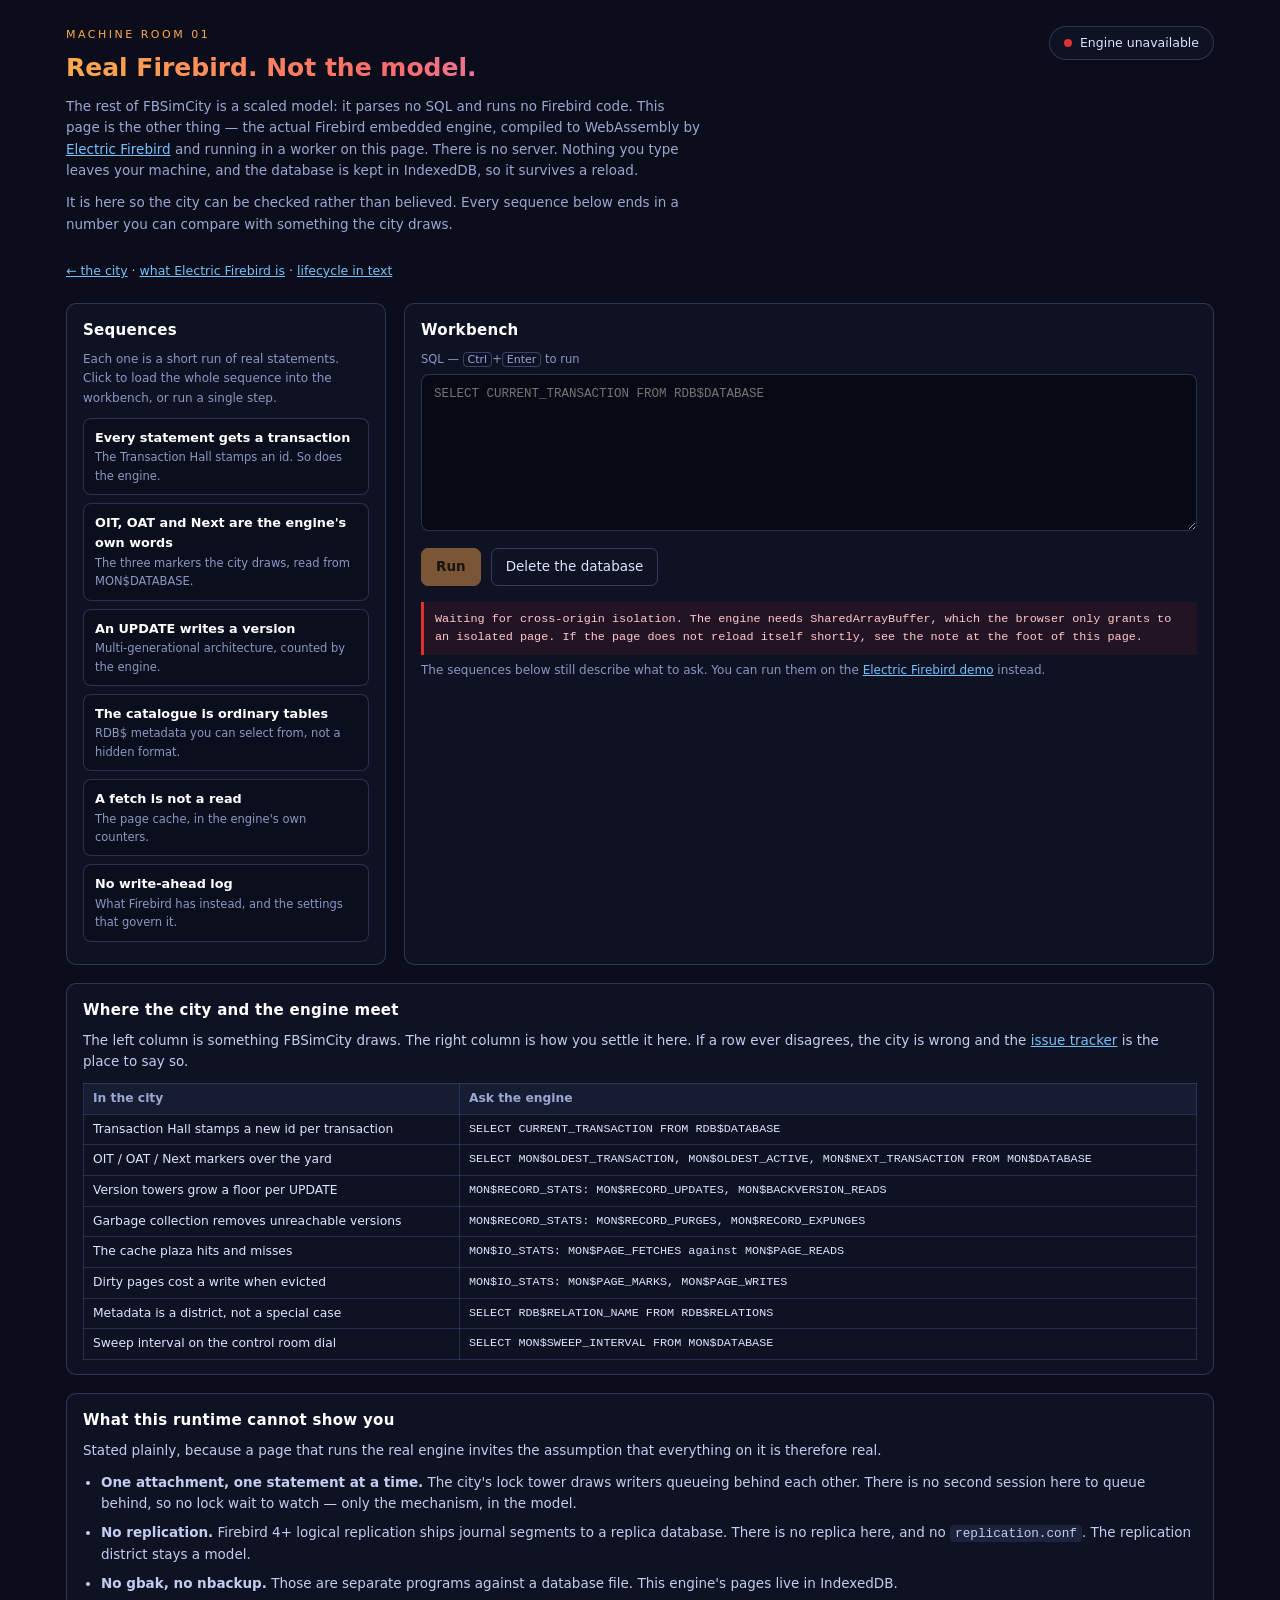
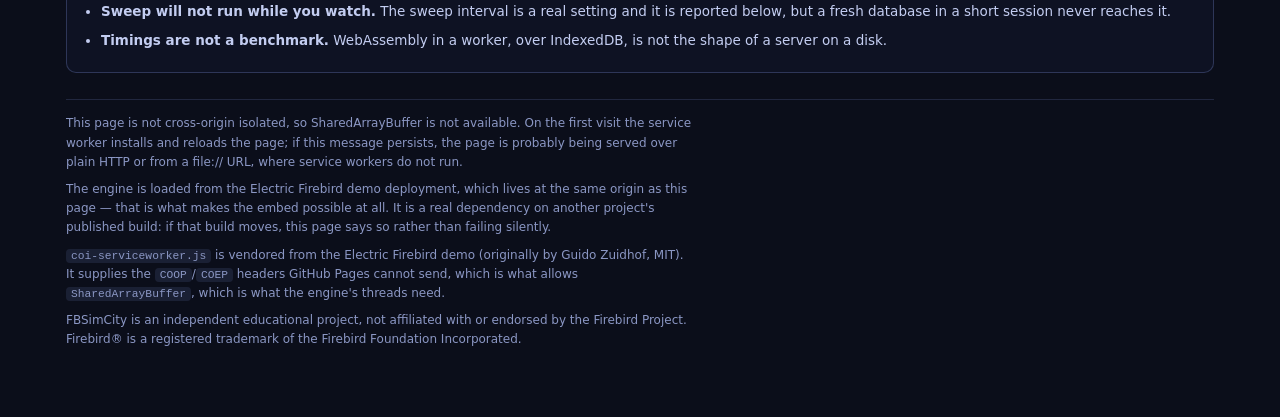
==== machine/index.html @ a75029d0 "v0.9.0 - the machine room, and a city that has already been running Adds the real Firebird engine to" ====
<!DOCTYPE html>
<html lang="en">
<head>
<meta charset="utf-8">
<meta name="viewport" content="width=device-width, initial-scale=1">
<title>Machine room — FBSimCity</title>
<meta name="description" content="The real Firebird engine, compiled to WebAssembly and running in this page via Electric Firebird. Run SQL against it and check FBSimCity's claims against the engine itself.">
<link rel="icon" href="data:image/svg+xml,<svg xmlns='http://www.w3.org/2000/svg' viewBox='0 0 100 100'><text y='.9em' font-size='90'>🔥</text></svg>">
<link rel="stylesheet" href="machine.css">
<!--
  Must run before anything that needs SharedArrayBuffer, and must be a
  classic script: it reads document.currentScript to find its own URL.
  See the note at the foot of the page for what it is doing and why.
-->
<script src="coi-serviceworker.js"></script>
</head>
<body>

<header class="masthead">
  <div>
    <p class="kicker">Machine room 01</p>
    <h1>Real Firebird. Not the model.</h1>
    <p class="lead">
      The rest of FBSimCity is a scaled model: it parses no SQL and runs no
      Firebird code. This page is the other thing — the actual Firebird
      embedded engine, compiled to WebAssembly by
      <a href="https://github.com/mariuz/electric-firebird">Electric Firebird</a>
      and running in a worker on this page. There is no server. Nothing you
      type leaves your machine, and the database is kept in IndexedDB, so it
      survives a reload.
    </p>
    <p class="lead">
      It is here so the city can be checked rather than believed. Every
      sequence below ends in a number you can compare with something the city
      draws.
    </p>
  </div>
  <div class="status" id="status" data-state="booting">
    <span class="dot"></span>
    <span id="status-text">Starting the engine…</span>
  </div>
</header>

<p class="backlink">
  <a href="../index.html">← the city</a> ·
  <a href="../engine.html">what Electric Firebird is</a> ·
  <a href="../lifecycle.html">lifecycle in text</a>
</p>

<!-- The engine's own markers, refreshed after every run. These are the same
     three numbers the city's Transaction Hall draws. -->
<section class="markers" id="markers" hidden>
  <h2>What the engine says right now</h2>
  <div class="marker-row">
    <div class="marker"><span class="mk-label">Oldest interesting</span><span class="mk-val" id="mk-oit">—</span></div>
    <div class="marker"><span class="mk-label">Oldest active</span><span class="mk-val" id="mk-oat">—</span></div>
    <div class="marker"><span class="mk-label">Oldest snapshot</span><span class="mk-val" id="mk-ost">—</span></div>
    <div class="marker"><span class="mk-label">Next transaction</span><span class="mk-val" id="mk-next">—</span></div>
    <div class="marker"><span class="mk-label">Page size</span><span class="mk-val" id="mk-page">—</span></div>
    <div class="marker"><span class="mk-label">Page buffers</span><span class="mk-val" id="mk-buf">—</span></div>
  </div>
  <p class="fine">
    Read from <code>MON$DATABASE</code> after each statement you run. Watch
    <b>next transaction</b> climb: every statement here gets its own
    transaction, which is exactly what the Transaction Hall stamps.
  </p>
</section>

<main>
  <aside class="sequences">
    <h2>Sequences</h2>
    <p class="fine">
      Each one is a short run of real statements. Click to load the whole
      sequence into the workbench, or run a single step.
    </p>
    <ol id="sequence-list"></ol>
  </aside>

  <section class="bench">
    <h2>Workbench</h2>
    <label class="field-label" for="sql">SQL — <kbd>Ctrl</kbd>+<kbd>Enter</kbd> to run</label>
    <textarea id="sql" spellcheck="false" rows="7"
      placeholder="SELECT CURRENT_TRANSACTION FROM RDB$DATABASE"></textarea>
    <div class="actions">
      <button type="button" id="run" class="primary" disabled>Run</button>
      <button type="button" id="reset" class="ghost">Delete the database</button>
      <span class="timing" id="timing"></span>
    </div>
    <div class="result" id="result" aria-live="polite">
      <p class="placeholder">Results appear here.</p>
    </div>
  </section>
</main>

<section class="wide">
  <h2>Where the city and the engine meet</h2>
  <p>
    The left column is something FBSimCity draws. The right column is how you
    settle it here. If a row ever disagrees, the city is wrong and the
    <a href="https://github.com/mariuz/FBSimCity/issues">issue tracker</a> is
    the place to say so.
  </p>
  <table class="map">
    <thead>
      <tr><th>In the city</th><th>Ask the engine</th></tr>
    </thead>
    <tbody id="map-body"></tbody>
  </table>
</section>

<section class="wide">
  <h2>What this runtime cannot show you</h2>
  <p>
    Stated plainly, because a page that runs the real engine invites the
    assumption that everything on it is therefore real.
  </p>
  <ul class="limits">
    <li><b>One attachment, one statement at a time.</b> The city's lock tower
      draws writers queueing behind each other. There is no second session
      here to queue behind, so no lock wait to watch — only the mechanism, in
      the model.</li>
    <li><b>No replication.</b> Firebird 4+ logical replication ships journal
      segments to a replica database. There is no replica here, and no
      <code>replication.conf</code>. The replication district stays a model.</li>
    <li><b>No gbak, no nbackup.</b> Those are separate programs against a
      database file. This engine's pages live in IndexedDB.</li>
    <li><b>Sweep will not run while you watch.</b> The sweep interval is a
      real setting and it is reported below, but a fresh database in a short
      session never reaches it.</li>
    <li><b>Timings are not a benchmark.</b> WebAssembly in a worker, over
      IndexedDB, is not the shape of a server on a disk.</li>
  </ul>
</section>

<footer>
  <p id="isolation-note" class="fine"></p>
  <p class="fine">
    The engine is loaded from the Electric Firebird demo deployment, which
    lives at the same origin as this page — that is what makes the embed
    possible at all. It is a real dependency on another project's published
    build: if that build moves, this page says so rather than failing
    silently.
  </p>
  <p class="fine">
    <code>coi-serviceworker.js</code> is vendored from the Electric Firebird
    demo (originally by Guido Zuidhof, MIT). It supplies the
    <code>COOP</code>/<code>COEP</code> headers GitHub Pages cannot send, which
    is what allows <code>SharedArrayBuffer</code>, which is what the engine's
    threads need.
  </p>
  <p class="fine">
    FBSimCity is an independent educational project, not affiliated with or
    endorsed by the Firebird Project. Firebird® is a registered trademark of
    the Firebird Foundation Incorporated.
  </p>
</footer>

<script type="module" src="machine.js"></script>
</body>
</html>
---- machine/machine.css ----
/* FBSimCity — machine room. Same palette as the city, laid out as a page
   rather than a canvas, so it reads on a phone and in a screen reader. */
* { box-sizing: border-box; margin: 0; padding: 0; }

body {
  background: #0b0e1a;
  color: #dce4ff;
  font: 13.5px/1.6 "Segoe UI", system-ui, -apple-system, sans-serif;
  padding: 26px 16px 60px;
  max-width: 1180px;
  margin: 0 auto;
}

a { color: #74c0fc; }
h1 {
  font-size: 25px;
  background: linear-gradient(90deg, #ffa94d, #ff6b6b, #c084fc);
  -webkit-background-clip: text; background-clip: text; color: transparent;
  margin-bottom: 8px;
}
h2 { font-size: 15px; color: #fff; margin-bottom: 8px; letter-spacing: 0.3px; }
h3 { font-size: 13.5px; color: #fff; margin-bottom: 4px; }
p { color: #c3cdf1; margin-bottom: 10px; }
.lead { color: #9aa7d4; max-width: 74ch; }
.fine { font-size: 12px; color: #8b97c4; max-width: 82ch; }
.kicker {
  font-size: 11px; letter-spacing: 2.5px; text-transform: uppercase;
  color: #ffa94d; margin-bottom: 4px;
}
.backlink { margin: 16px 0 22px; font-size: 12.5px; }
code {
  font-family: "Cascadia Code", Consolas, monospace;
  font-size: 0.94em;
  background: rgba(120,140,210,0.14);
  padding: 1px 5px; border-radius: 4px;
}
kbd {
  font-family: inherit; font-size: 11px;
  border: 1px solid rgba(120,140,210,0.4); border-radius: 4px;
  padding: 0 4px; color: #9aa7d4;
}

/* ---- masthead ---- */
.masthead {
  display: flex; gap: 24px; align-items: flex-start;
  justify-content: space-between; flex-wrap: wrap;
}
.status {
  display: flex; align-items: center; gap: 8px;
  border: 1px solid rgba(120,140,210,0.3); border-radius: 999px;
  padding: 6px 14px; font-size: 12.5px; white-space: nowrap;
  background: rgba(16,20,40,0.7);
}
.status .dot { width: 8px; height: 8px; border-radius: 50%; background: #fcc419; }
.status[data-state="ready"] .dot { background: #51cf66; }
.status[data-state="error"] .dot { background: #e03131; }
.status[data-state="busy"] .dot { background: #4dabf7; }

/* ---- engine markers ---- */
.markers {
  border: 1px solid rgba(120,140,210,0.3); border-radius: 10px;
  background: rgba(16,20,40,0.7); padding: 14px 16px; margin-bottom: 22px;
}
.marker-row { display: flex; flex-wrap: wrap; gap: 10px; margin-bottom: 8px; }
.marker {
  flex: 1 1 140px; border: 1px solid rgba(120,140,210,0.22);
  border-radius: 8px; padding: 8px 10px; background: rgba(11,14,26,0.6);
}
.mk-label { display: block; font-size: 11px; color: #8b97c4; }
.mk-val {
  display: block; font-size: 19px; color: #ffd8a8;
  font-family: "Cascadia Code", Consolas, monospace;
}

/* ---- layout ---- */
main { display: grid; grid-template-columns: 320px 1fr; gap: 18px; }
@media (max-width: 860px) { main { grid-template-columns: 1fr; } }

.sequences, .bench, .wide {
  border: 1px solid rgba(120,140,210,0.3); border-radius: 10px;
  background: rgba(16,20,40,0.7); padding: 14px 16px;
}
.wide { margin-top: 18px; }

.sequences ol { list-style: none; margin-top: 10px; }
.sequences li { margin-bottom: 8px; }
.seq-btn {
  display: block; width: 100%; text-align: left; cursor: pointer;
  border: 1px solid rgba(120,140,210,0.28); border-radius: 8px;
  background: rgba(11,14,26,0.6); color: #dce4ff;
  padding: 9px 11px; font: inherit;
}
.seq-btn:hover, .seq-btn:focus-visible {
  border-color: #ffa94d; background: rgba(255,169,77,0.08);
}
.seq-btn b { display: block; color: #fff; font-size: 12.8px; }
.seq-btn span { display: block; color: #8b97c4; font-size: 11.5px; }

/* ---- workbench ---- */
.field-label { display: block; font-size: 11.5px; color: #8b97c4; margin-bottom: 5px; }
textarea {
  width: 100%; resize: vertical;
  font-family: "Cascadia Code", Consolas, monospace; font-size: 12.5px;
  line-height: 1.55; color: #dce4ff; background: #070a14;
  border: 1px solid rgba(120,140,210,0.3); border-radius: 8px; padding: 10px 12px;
}
textarea:focus { outline: 2px solid #4dabf7; outline-offset: 1px; }
.actions { display: flex; align-items: center; gap: 10px; margin: 10px 0; flex-wrap: wrap; }
button {
  font: inherit; cursor: pointer; border-radius: 7px; padding: 7px 14px;
  border: 1px solid rgba(120,140,210,0.35);
  background: rgba(120,140,210,0.12); color: #dce4ff;
}
button:hover:not(:disabled) { border-color: #74c0fc; }
button:disabled { opacity: 0.45; cursor: not-allowed; }
button.primary { background: #ffa94d; border-color: #ffa94d; color: #241503; font-weight: 600; }
button.ghost { background: transparent; }
.timing { font-size: 11.5px; color: #8b97c4; font-family: "Cascadia Code", Consolas, monospace; }

.result { margin-top: 4px; max-height: 460px; overflow: auto; }
.placeholder { color: #6b779e; font-size: 12.5px; }
.step {
  border-top: 1px solid rgba(120,140,210,0.18);
  padding: 10px 0 4px; margin-top: 6px;
}
.step:first-child { border-top: 0; }
.step-sql {
  font-family: "Cascadia Code", Consolas, monospace; font-size: 11.8px;
  color: #9aa7d4; white-space: pre-wrap; margin-bottom: 6px;
}
.verdict {
  border-left: 3px solid #51cf66; padding: 6px 10px; margin: 8px 0 2px;
  background: rgba(81,207,102,0.07); font-size: 12.5px; color: #d3f9d8;
}
.verdict.miss { border-left-color: #fcc419; background: rgba(252,196,25,0.08); color: #ffe8a3; }
.err {
  border-left: 3px solid #e03131; padding: 8px 11px; margin: 6px 0;
  background: rgba(224,49,49,0.09); color: #ffc9c9;
  font-family: "Cascadia Code", Consolas, monospace;
  font-size: 11.8px; white-space: pre-wrap;
}
.note { font-size: 12px; color: #8b97c4; margin: 6px 0 2px; }

table { border-collapse: collapse; width: 100%; font-size: 12.3px; }
th, td {
  border: 1px solid rgba(120,140,210,0.22); padding: 5px 9px;
  text-align: left; vertical-align: top;
}
th { color: #9aa7d4; font-weight: 600; background: rgba(120,140,210,0.08); }
td { font-family: "Cascadia Code", Consolas, monospace; color: #dce4ff; }
.map td { font-family: inherit; }
.map td:last-child { font-family: "Cascadia Code", Consolas, monospace; font-size: 11.8px; }
.rows-note { font-size: 11.5px; color: #8b97c4; margin-top: 5px; }

.limits { margin: 6px 0 0 18px; }
.limits li { color: #c3cdf1; margin-bottom: 7px; }

footer { margin-top: 26px; padding-top: 14px; border-top: 1px solid rgba(120,140,210,0.2); }
footer p { margin-bottom: 8px; }

@media (prefers-reduced-motion: no-preference) {
  .status[data-state="busy"] .dot { animation: pulse 1s ease-in-out infinite; }
  @keyframes pulse { 50% { opacity: 0.3; } }
}
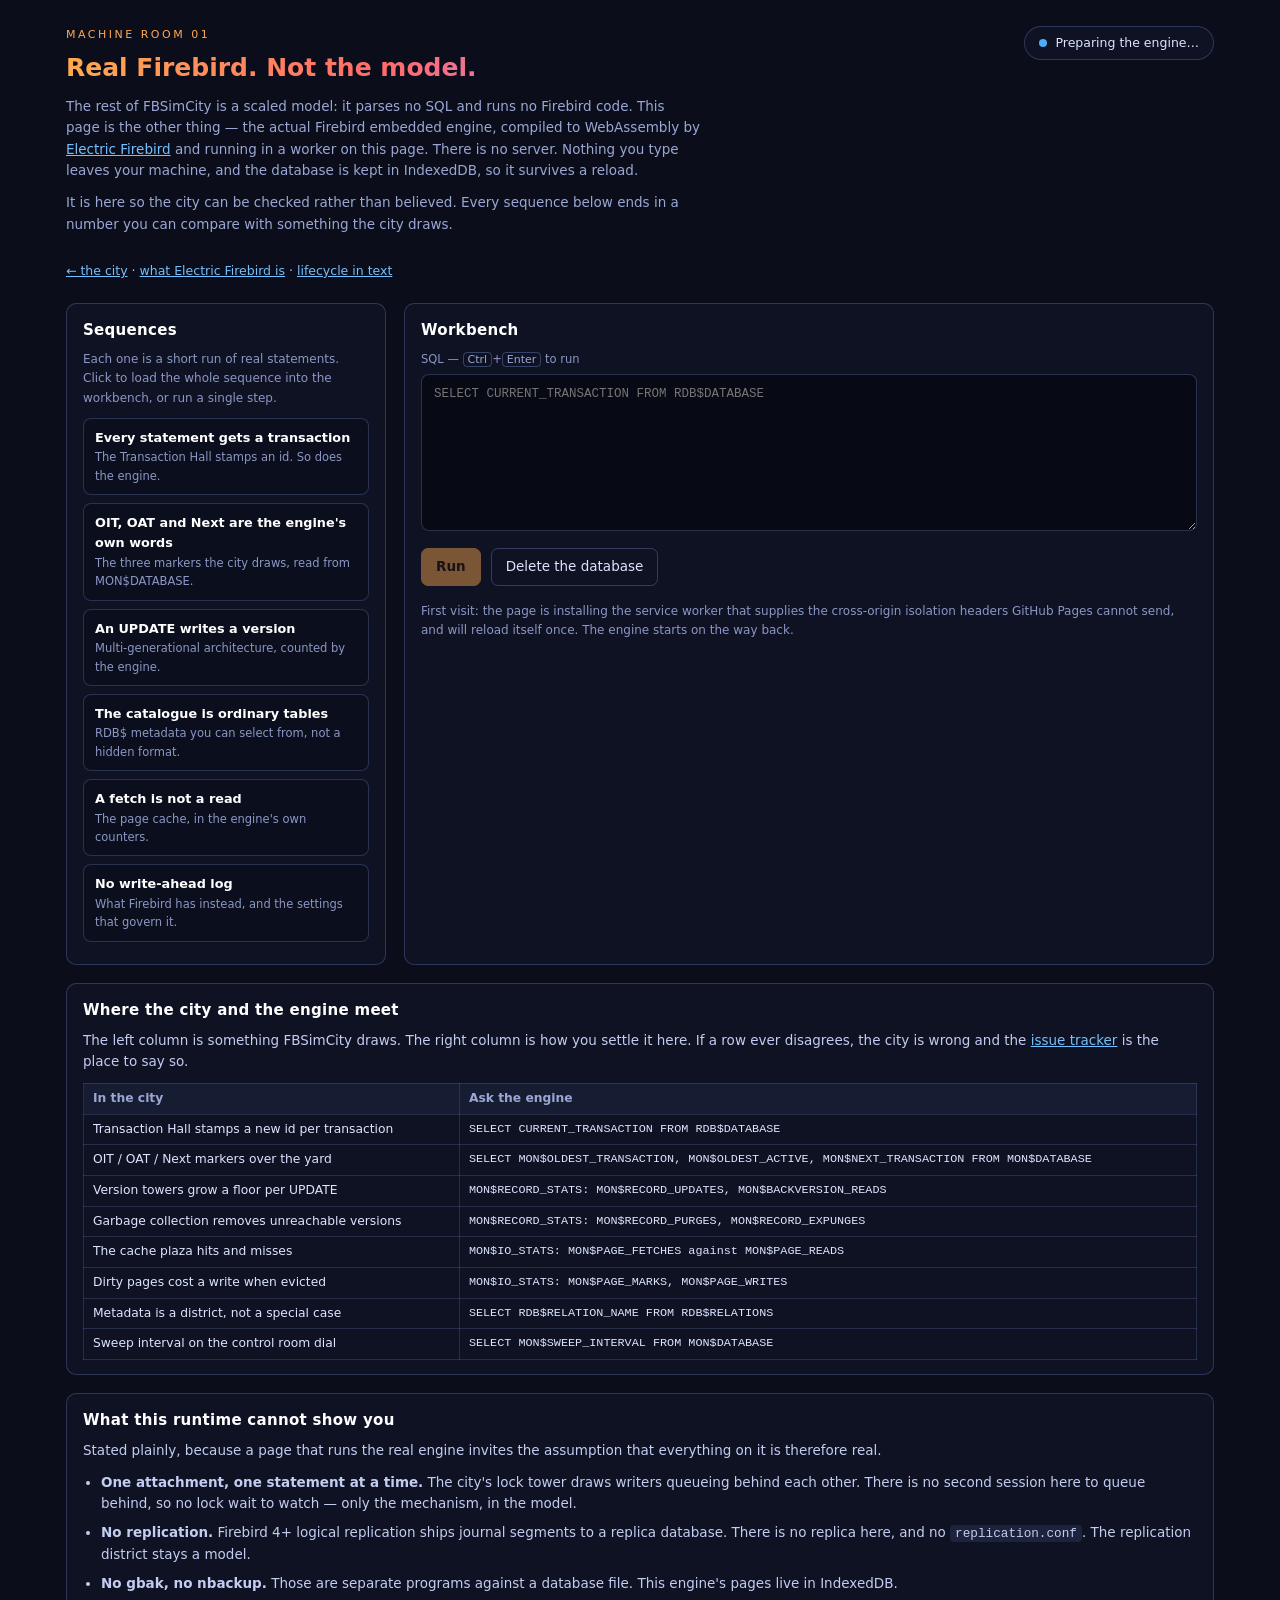
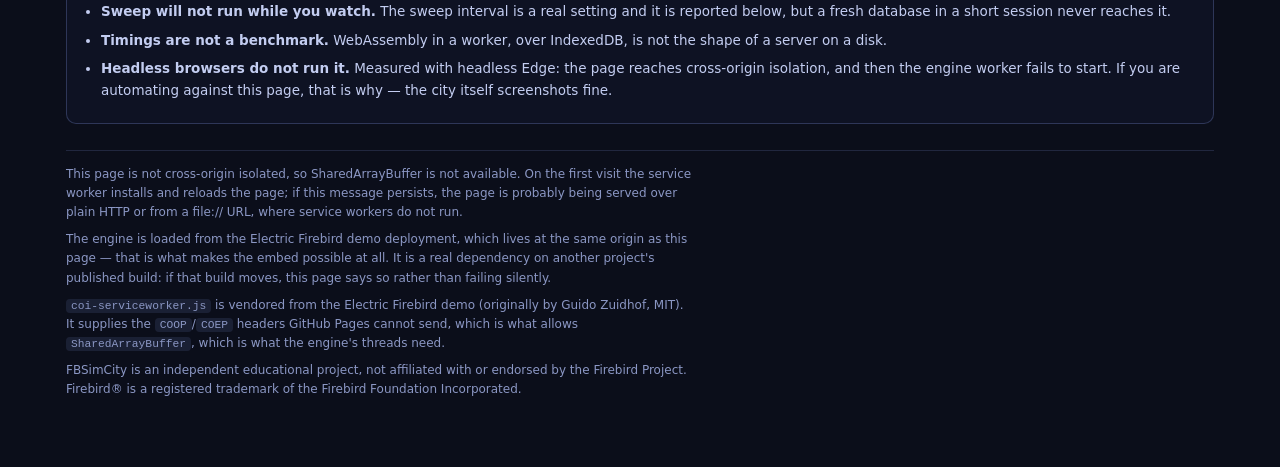
==== commit 2f69bb47: "Record that headless Chromium will not start the engine Found trying to screenshot the machine room " ====
--- a/machine/index.html
+++ b/machine/index.html
@@ -129,6 +129,10 @@
       session never reaches it.</li>
     <li><b>Timings are not a benchmark.</b> WebAssembly in a worker, over
       IndexedDB, is not the shape of a server on a disk.</li>
+    <li><b>Headless browsers do not run it.</b> Measured with headless Edge:
+      the page reaches cross-origin isolation, and then the engine worker
+      fails to start. If you are automating against this page, that is why —
+      the city itself screenshots fine.</li>
   </ul>
 </section>
 
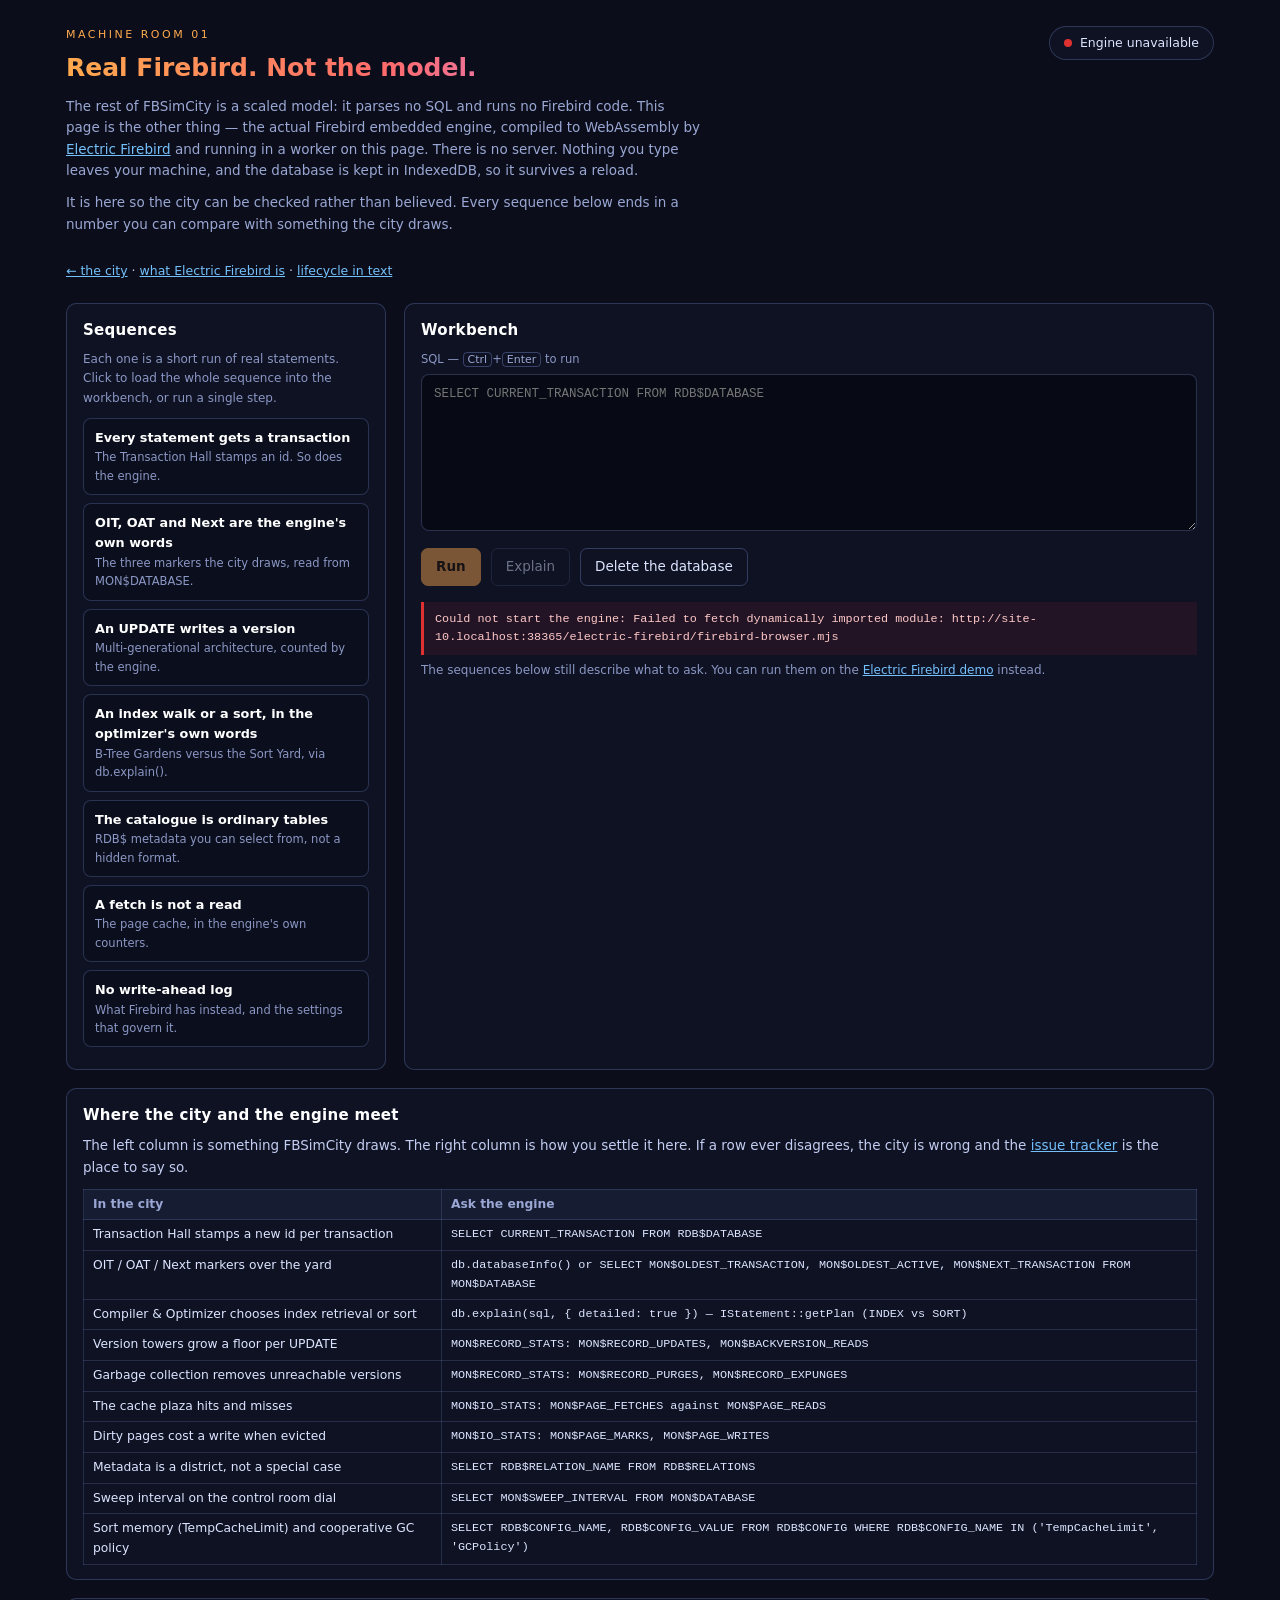
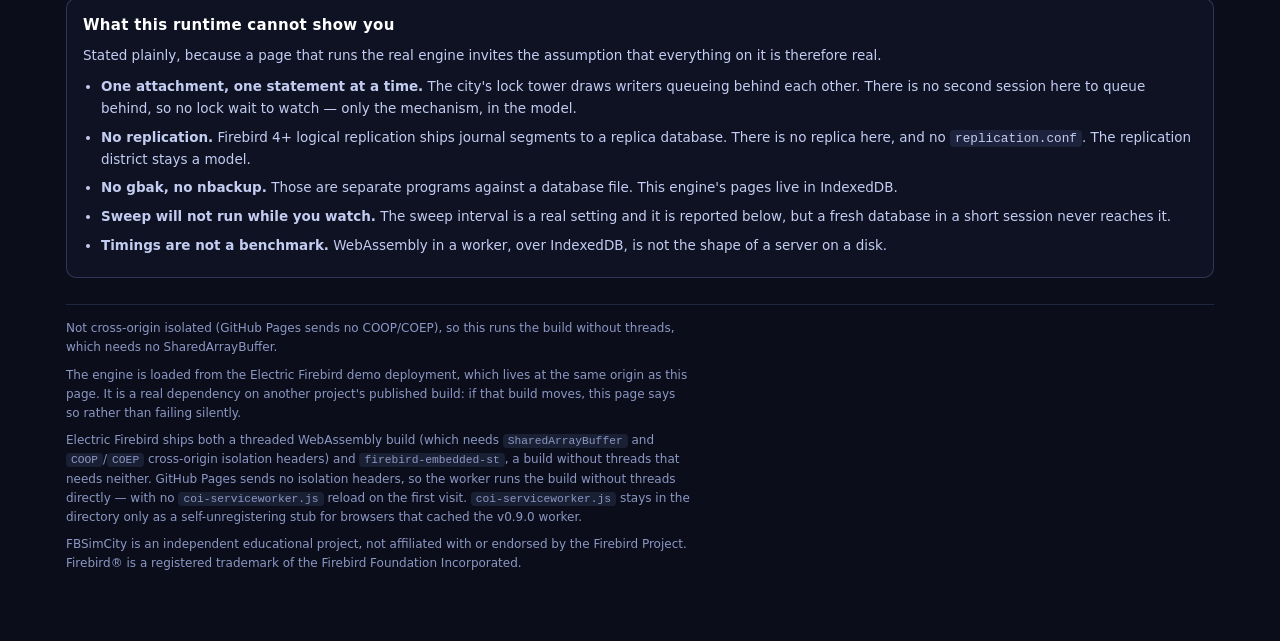
==== commit f259473a: "Machine room: update for firebird-wasm 0.12.0 (single-threaded build, explain, databaseInfo) - Run w" ====
--- a/machine/index.html
+++ b/machine/index.html
@@ -7,12 +7,6 @@
 <meta name="description" content="The real Firebird engine, compiled to WebAssembly and running in this page via Electric Firebird. Run SQL against it and check FBSimCity's claims against the engine itself.">
 <link rel="icon" href="data:image/svg+xml,<svg xmlns='http://www.w3.org/2000/svg' viewBox='0 0 100 100'><text y='.9em' font-size='90'>🔥</text></svg>">
 <link rel="stylesheet" href="machine.css">
-<!--
-  Must run before anything that needs SharedArrayBuffer, and must be a
-  classic script: it reads document.currentScript to find its own URL.
-  See the note at the foot of the page for what it is doing and why.
--->
-<script src="coi-serviceworker.js"></script>
 </head>
 <body>
 
@@ -60,9 +54,12 @@
     <div class="marker"><span class="mk-label">Page buffers</span><span class="mk-val" id="mk-buf">—</span></div>
   </div>
   <p class="fine">
-    Read from <code>MON$DATABASE</code> after each statement you run. Watch
-    <b>next transaction</b> climb: every statement here gets its own
-    transaction, which is exactly what the Transaction Hall stamps.
+    Read from the attachment via <code>db.databaseInfo()</code>
+    (<code>IAttachment::getInfo</code>, the same call <code>gstat -h</code>
+    makes) after each statement you run, so reading the markers does not start
+    a transaction of its own. Watch <b>next transaction</b> climb: every
+    statement here gets its own transaction, which is exactly what the
+    Transaction Hall stamps.
   </p>
 </section>
 
@@ -83,6 +80,7 @@
       placeholder="SELECT CURRENT_TRANSACTION FROM RDB$DATABASE"></textarea>
     <div class="actions">
       <button type="button" id="run" class="primary" disabled>Run</button>
+      <button type="button" id="explain" class="ghost" disabled>Explain</button>
       <button type="button" id="reset" class="ghost">Delete the database</button>
       <span class="timing" id="timing"></span>
     </div>
@@ -129,10 +127,6 @@
       session never reaches it.</li>
     <li><b>Timings are not a benchmark.</b> WebAssembly in a worker, over
       IndexedDB, is not the shape of a server on a disk.</li>
-    <li><b>Headless browsers do not run it.</b> Measured with headless Edge:
-      the page reaches cross-origin isolation, and then the engine worker
-      fails to start. If you are automating against this page, that is why —
-      the city itself screenshots fine.</li>
   </ul>
 </section>
 
@@ -140,17 +134,19 @@
   <p id="isolation-note" class="fine"></p>
   <p class="fine">
     The engine is loaded from the Electric Firebird demo deployment, which
-    lives at the same origin as this page — that is what makes the embed
-    possible at all. It is a real dependency on another project's published
-    build: if that build moves, this page says so rather than failing
-    silently.
+    lives at the same origin as this page. It is a real dependency on another
+    project's published build: if that build moves, this page says so rather
+    than failing silently.
   </p>
   <p class="fine">
-    <code>coi-serviceworker.js</code> is vendored from the Electric Firebird
-    demo (originally by Guido Zuidhof, MIT). It supplies the
-    <code>COOP</code>/<code>COEP</code> headers GitHub Pages cannot send, which
-    is what allows <code>SharedArrayBuffer</code>, which is what the engine's
-    threads need.
+    Electric Firebird ships both a threaded WebAssembly build (which needs
+    <code>SharedArrayBuffer</code> and <code>COOP</code>/<code>COEP</code>
+    cross-origin isolation headers) and <code>firebird-embedded-st</code>, a
+    build without threads that needs neither. GitHub Pages sends no isolation
+    headers, so the worker runs the build without threads directly — with no
+    <code>coi-serviceworker.js</code> reload on the first visit.
+    <code>coi-serviceworker.js</code> stays in the directory only as a
+    self-unregistering stub for browsers that cached the v0.9.0 worker.
   </p>
   <p class="fine">
     FBSimCity is an independent educational project, not affiliated with or
--- a/machine/machine.css
+++ b/machine/machine.css
@@ -128,6 +128,13 @@
   font-family: "Cascadia Code", Consolas, monospace; font-size: 11.8px;
   color: #9aa7d4; white-space: pre-wrap; margin-bottom: 6px;
 }
+.plan {
+  font-family: "Cascadia Code", Consolas, monospace; font-size: 12px;
+  color: #ffd8a8; background: rgba(11,14,26,0.75);
+  border: 1px solid rgba(120,140,210,0.24); border-radius: 6px;
+  padding: 7px 10px; margin: 4px 0; white-space: pre-wrap;
+}
+.plan-detailed { color: #c3cdf1; }
 .verdict {
   border-left: 3px solid #51cf66; padding: 6px 10px; margin: 8px 0 2px;
   background: rgba(81,207,102,0.07); font-size: 12.5px; color: #d3f9d8;
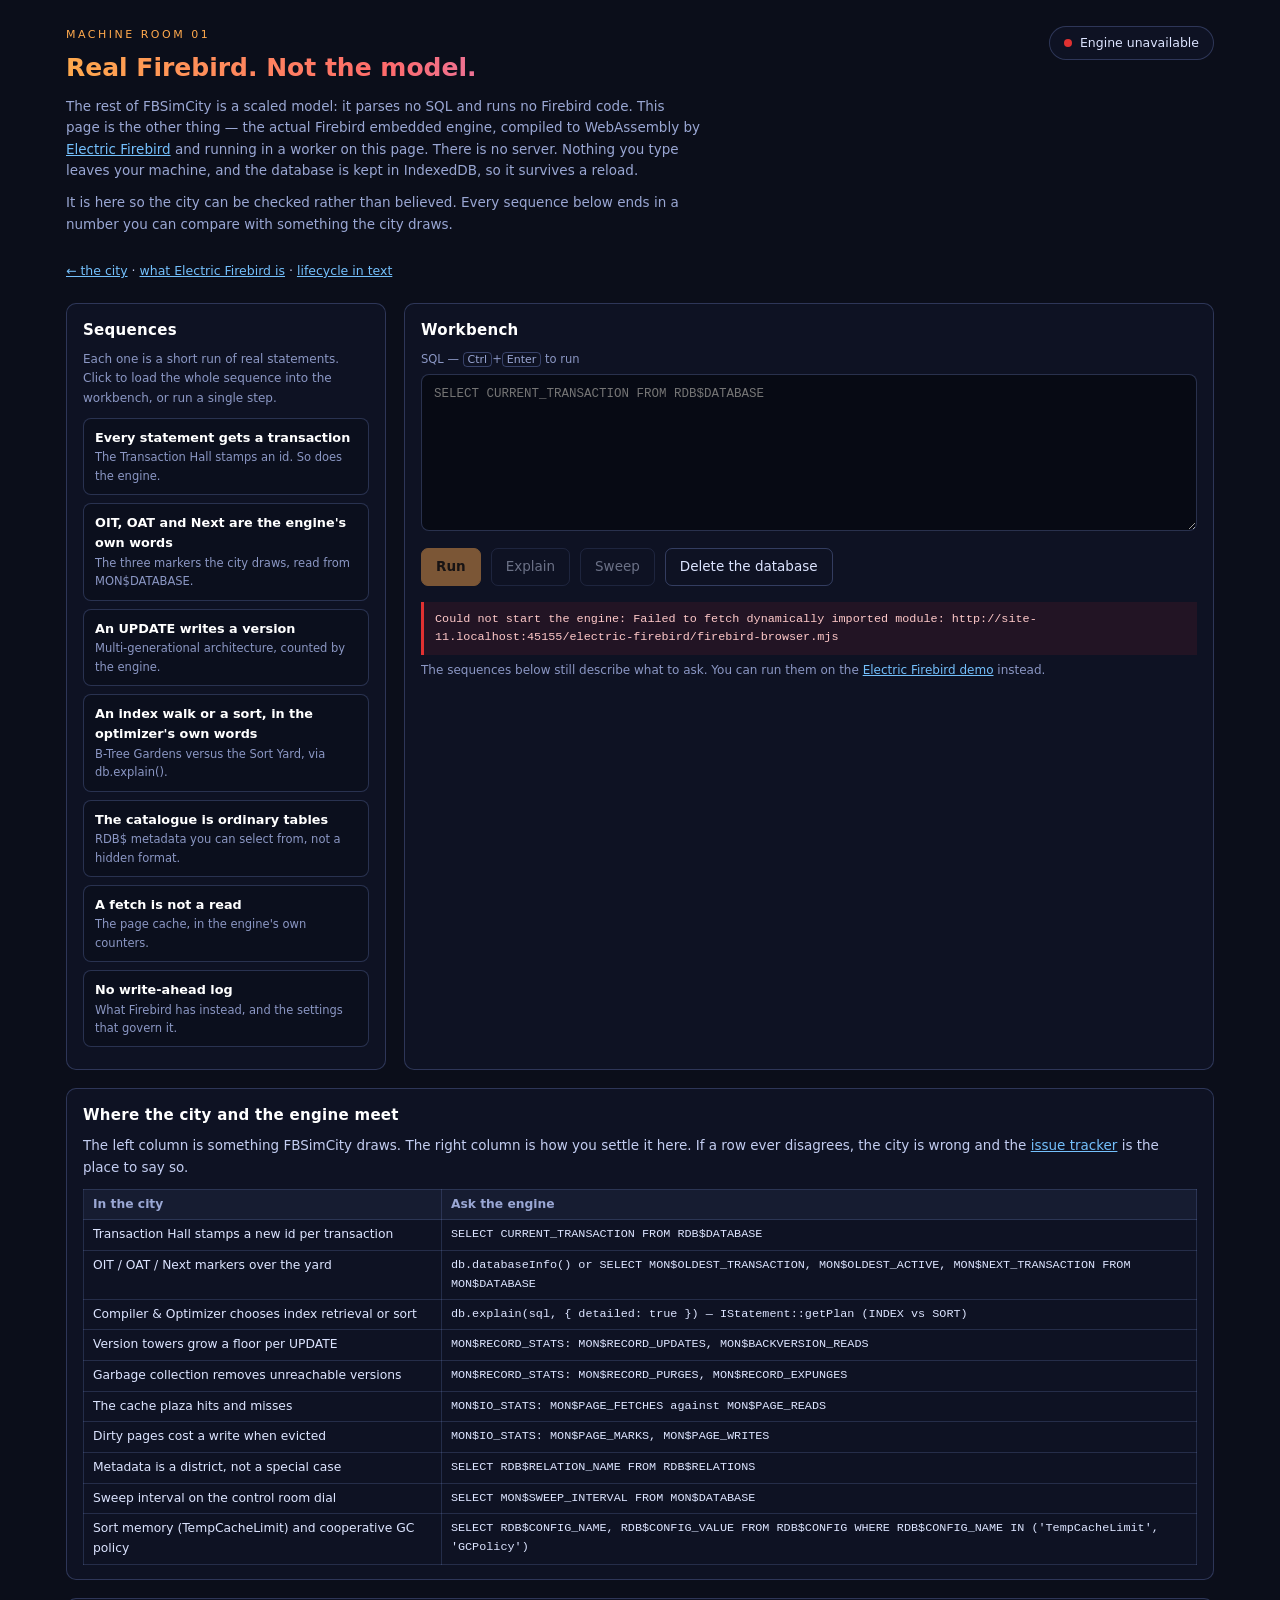
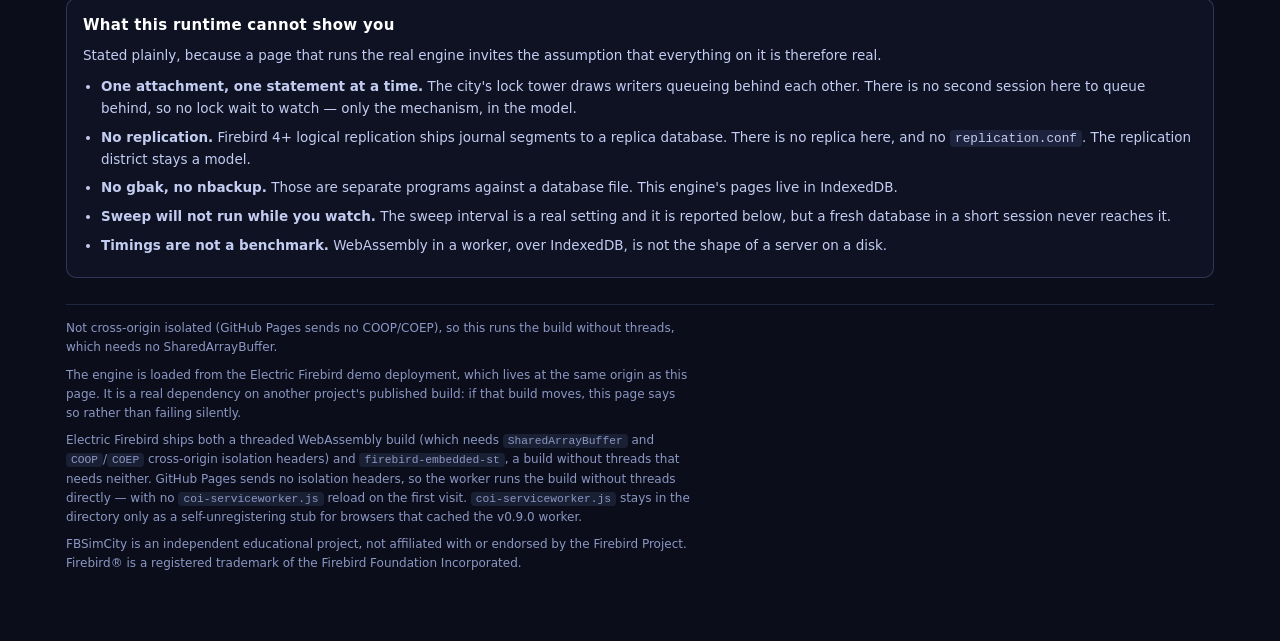
==== commit 483012f6: "Update to firebird-wasm 0.13.0 (db.sweep, FB6 schema plans) and add Phase 2 Roadmap (Items 21-32)" ====
--- a/machine/index.html
+++ b/machine/index.html
@@ -81,6 +81,7 @@
     <div class="actions">
       <button type="button" id="run" class="primary" disabled>Run</button>
       <button type="button" id="explain" class="ghost" disabled>Explain</button>
+      <button type="button" id="sweep" class="ghost" disabled>Sweep</button>
       <button type="button" id="reset" class="ghost">Delete the database</button>
       <span class="timing" id="timing"></span>
     </div>
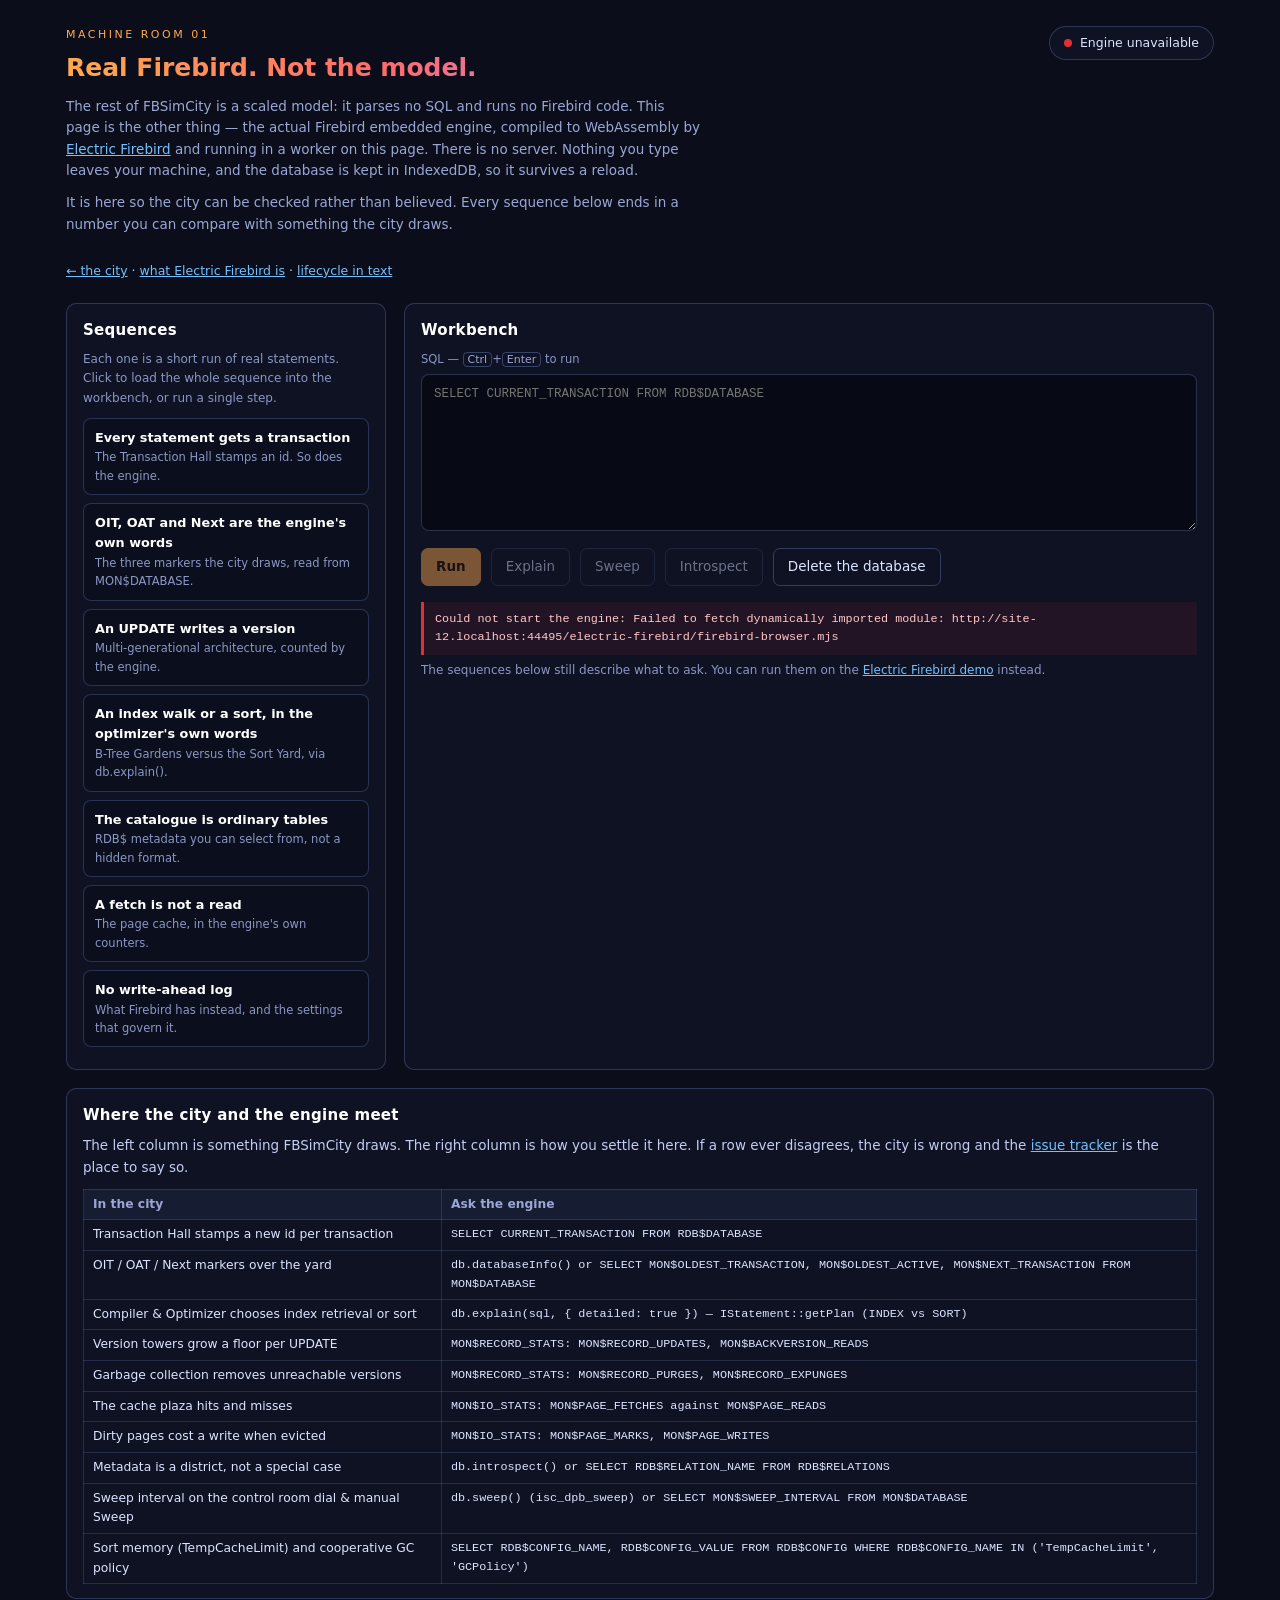
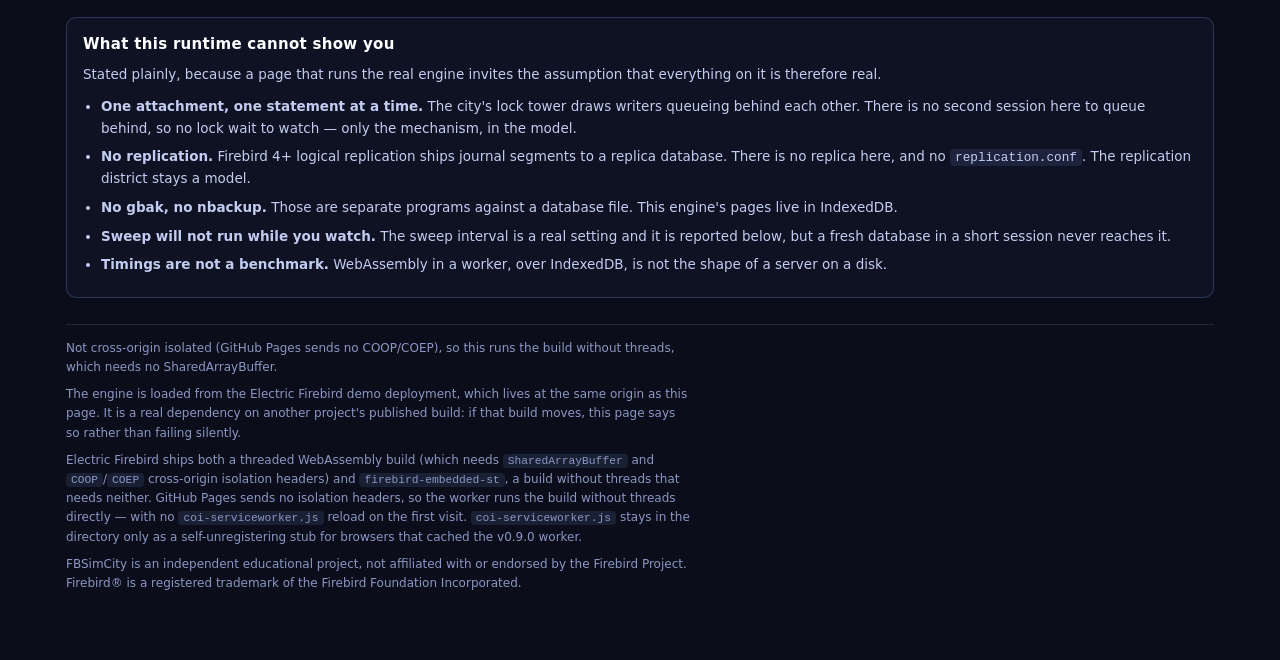
==== commit e2087c16: "Implement live db.sweep(), db.introspect() catalog telemetry and FB6 plan bridge (Roadmap #21)" ====
--- a/machine/index.html
+++ b/machine/index.html
@@ -82,6 +82,7 @@
       <button type="button" id="run" class="primary" disabled>Run</button>
       <button type="button" id="explain" class="ghost" disabled>Explain</button>
       <button type="button" id="sweep" class="ghost" disabled>Sweep</button>
+      <button type="button" id="introspect" class="ghost" disabled>Introspect</button>
       <button type="button" id="reset" class="ghost">Delete the database</button>
       <span class="timing" id="timing"></span>
     </div>
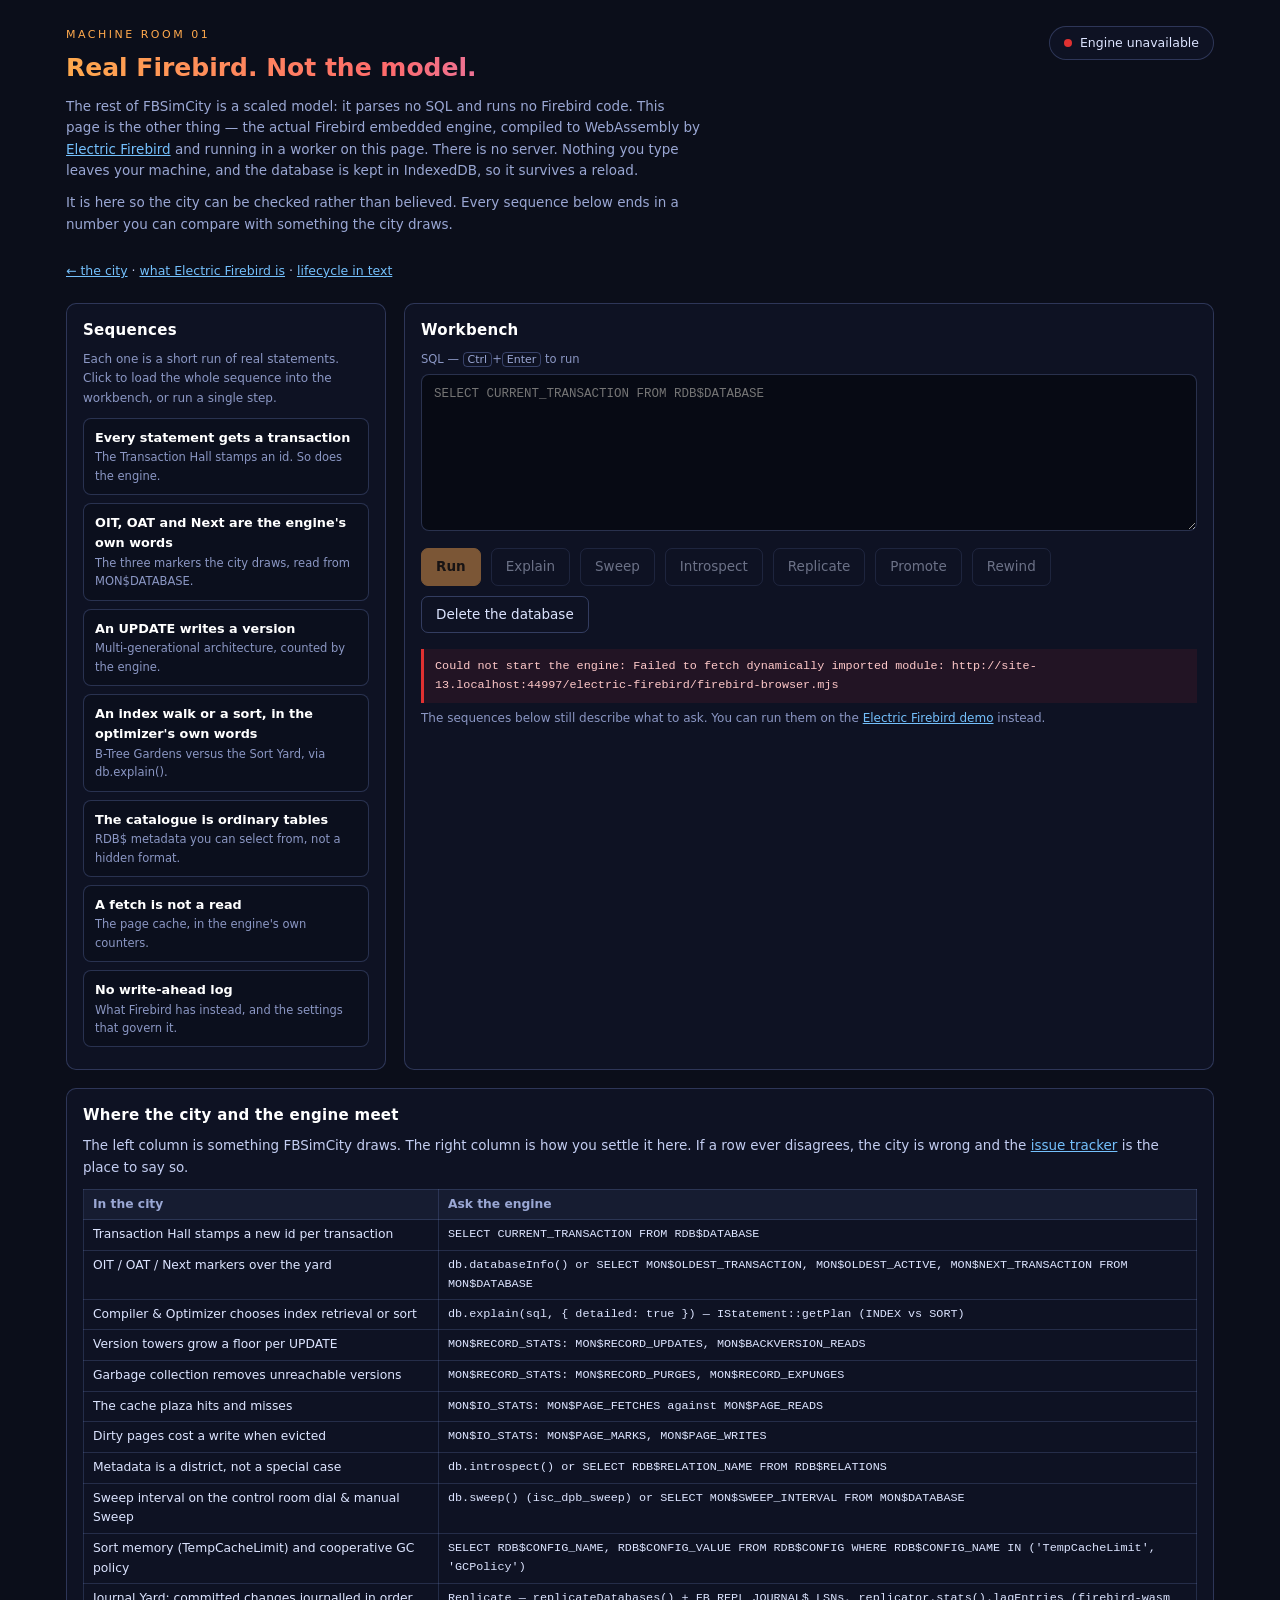
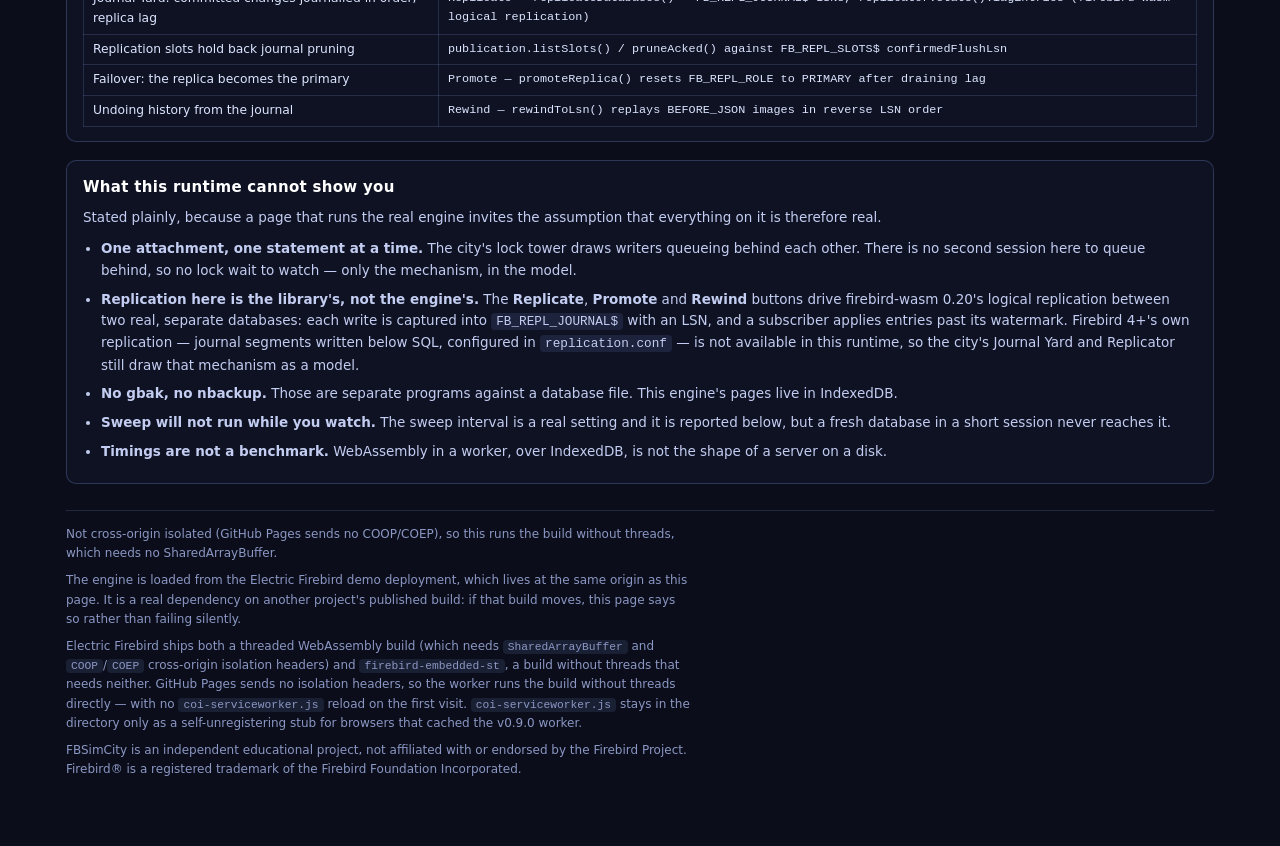
==== commit ff726f17: "Integrate firebird-wasm 0.20 replication into the Machine Room and Journal Yard, v0.13.0 Machine Roo" ====
--- a/machine/index.html
+++ b/machine/index.html
@@ -83,6 +83,9 @@
       <button type="button" id="explain" class="ghost" disabled>Explain</button>
       <button type="button" id="sweep" class="ghost" disabled>Sweep</button>
       <button type="button" id="introspect" class="ghost" disabled>Introspect</button>
+      <button type="button" id="replicate" class="ghost" disabled title="replicateDatabases(): primary → separate replica database">Replicate</button>
+      <button type="button" id="promote" class="ghost" disabled title="promoteReplica(): fail over to the replica">Promote</button>
+      <button type="button" id="rewind" class="ghost" disabled title="rewindToLsn(): undo the last Replicate on the primary">Rewind</button>
       <button type="button" id="reset" class="ghost">Delete the database</button>
       <span class="timing" id="timing"></span>
     </div>
@@ -119,9 +122,15 @@
       draws writers queueing behind each other. There is no second session
       here to queue behind, so no lock wait to watch — only the mechanism, in
       the model.</li>
-    <li><b>No replication.</b> Firebird 4+ logical replication ships journal
-      segments to a replica database. There is no replica here, and no
-      <code>replication.conf</code>. The replication district stays a model.</li>
+    <li><b>Replication here is the library's, not the engine's.</b> The
+      <b>Replicate</b>, <b>Promote</b> and <b>Rewind</b> buttons drive
+      firebird-wasm 0.20's logical replication between two real, separate
+      databases: each write is captured into <code>FB_REPL_JOURNAL$</code>
+      with an LSN, and a subscriber applies entries past its watermark.
+      Firebird 4+'s own replication — journal segments
+      written below SQL, configured in <code>replication.conf</code> — is not
+      available in this runtime, so the city's Journal Yard and Replicator
+      still draw that mechanism as a model.</li>
     <li><b>No gbak, no nbackup.</b> Those are separate programs against a
       database file. This engine's pages live in IndexedDB.</li>
     <li><b>Sweep will not run while you watch.</b> The sweep interval is a
